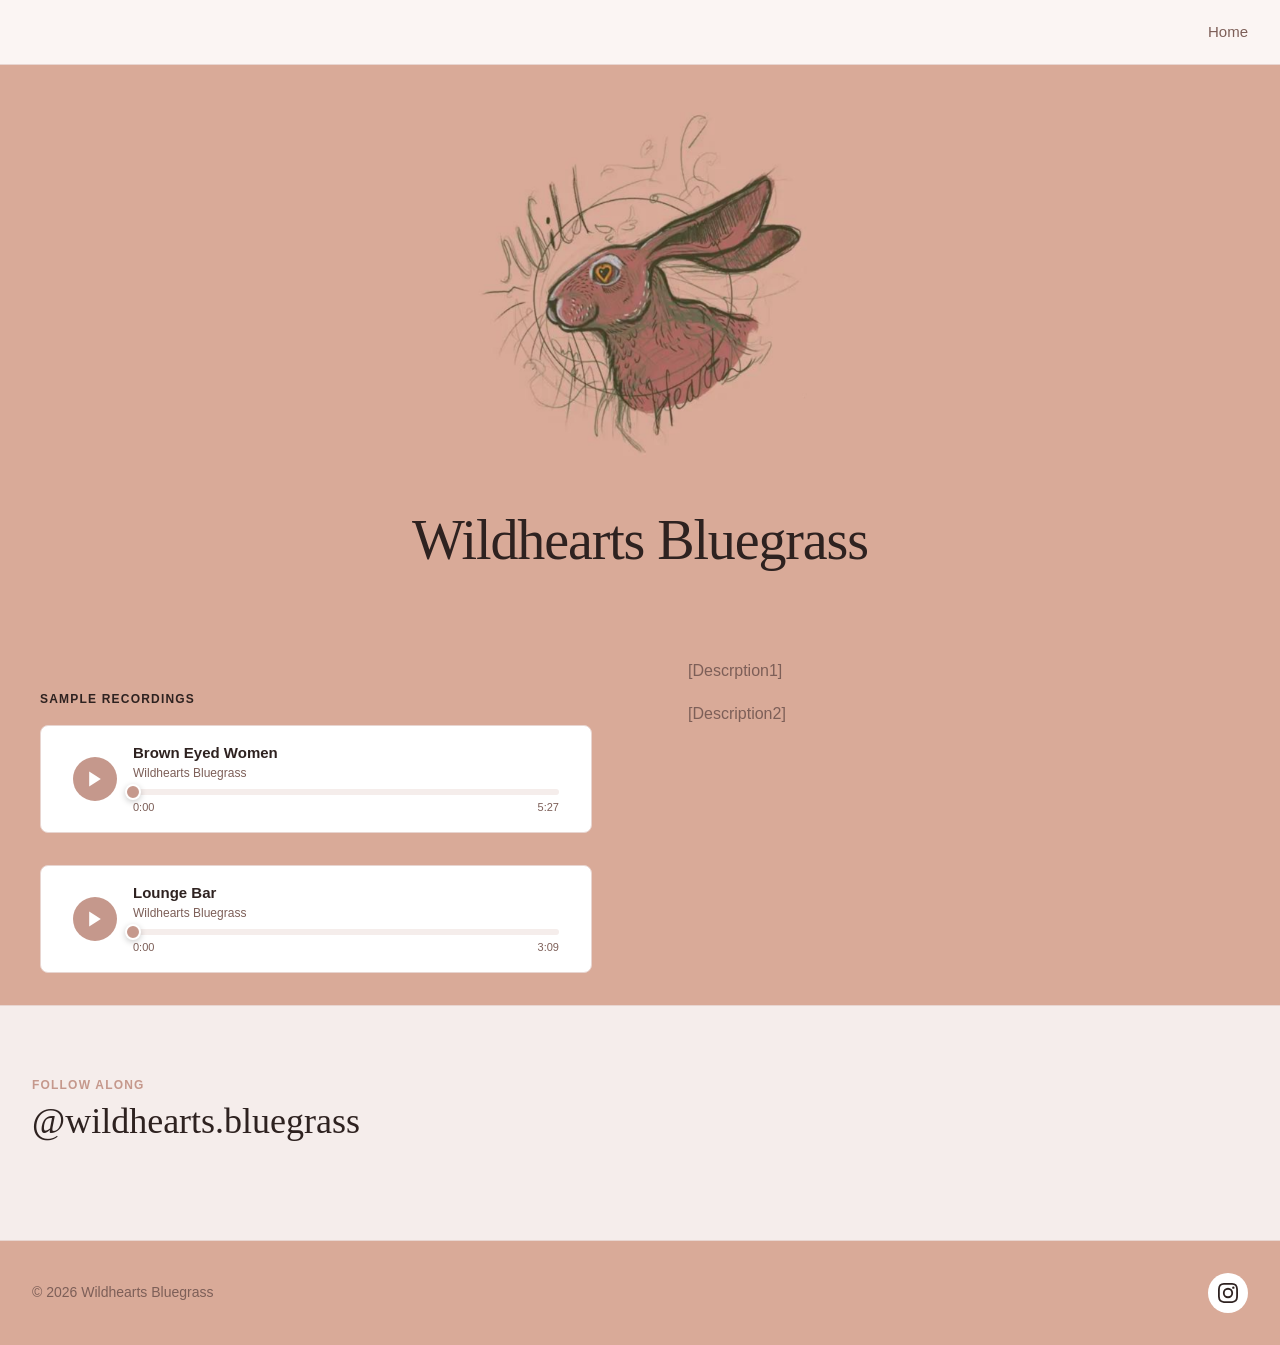
==== index.html @ 7ddd7dd7 "update" ====
<!DOCTYPE html>
<html lang="en">
<head>
    <meta charset="UTF-8">
    <meta name="viewport" content="width=device-width, initial-scale=1.0">
    <meta name="description" content="Wildhearts Bluegrass - traditional bluegrass and old-time string band">
    <title>Wildhearts Bluegrass</title>
    <link rel="stylesheet" href="tooplate-musician-style.css">
</head>
<body>
    <!-- Header -->
    <header class="header">
        <div class="container header-inner">
            <button class="nav-toggle" aria-label="Toggle navigation" aria-expanded="false">
                <span></span>
                <span></span>
                <span></span>
            </button>
            <nav class="nav" id="nav">
                <ul class="nav-list">
                    <li><a href="index.html" class="nav-link">Home</a></li>
                </ul>
            </nav>
        </div>
    </header>

    <!-- Hero Section -->
    <section class="hero" id="hero">
        <div class="container">
            <div class="hero-grid">
                <div class="hero-content">
                    <div class="hero-banner">
                        <img src="images-website/Widhearts-rabbit.png" alt="Wildhearts Bluegrass" class="hero-banner-image">
                        <h1 class="hero-description">Wildhearts Bluegrass</h1>
                    </div>

                    <div class="hero-two-column">
                        <!-- Left Column - Audio Tracks -->
                        <div class="hero-tracks">
                            <span class="section-label">Sample Recordings</span>

                            <!-- Track 1 -->
                            <div class="track-row">
                                <div class="audio-player" id="audioPlayer1">
                                    <button class="audio-play-btn" id="playBtn1" aria-label="Play">
                                        <svg class="icon-play" width="20" height="20" viewBox="0 0 24 24" fill="currentColor">
                                            <polygon points="5 3 19 12 5 21 5 3"/>
                                        </svg>
                                        <svg class="icon-pause" width="20" height="20" viewBox="0 0 24 24" fill="currentColor" style="display: none;">
                                            <rect x="6" y="4" width="4" height="16"/>
                                            <rect x="14" y="4" width="4" height="16"/>
                                        </svg>
                                    </button>
                                    <div class="audio-info">
                                        <div class="audio-track-row">
                                            <div class="audio-track-info">
                                                <span class="audio-title">Brown Eyed Women</span>
                                                <span class="audio-artist">Wildhearts Bluegrass</span>
                                            </div>
                                        </div>
                                        <div class="audio-progress-wrap">
                                            <div class="audio-progress-bar" id="progressBar1">
                                                <div class="audio-progress-bg"></div>
                                                <div class="audio-progress" id="progress1"></div>
                                                <div class="audio-progress-handle" id="progressHandle1"></div>
                                            </div>
                                            <div class="audio-time">
                                                <span id="currentTime1">0:00</span>
                                                <span id="duration1">0:00</span>
                                            </div>
                                        </div>
                                    </div>
                                    <audio id="audio1" preload="auto">
                                        <source src="audio/Brown Eyed Women-48 khz.mp3" type="audio/mp3">
                                    </audio>
                                </div>
                            </div>

                            <!-- Track 2 -->
                            <div class="track-row">
                                <div class="audio-player" id="audioPlayer2">
                                    <button class="audio-play-btn" id="playBtn2" aria-label="Play">
                                        <svg class="icon-play" width="20" height="20" viewBox="0 0 24 24" fill="currentColor">
                                            <polygon points="5 3 19 12 5 21 5 3"/>
                                        </svg>
                                        <svg class="icon-pause" width="20" height="20" viewBox="0 0 24 24" fill="currentColor" style="display: none;">
                                            <rect x="6" y="4" width="4" height="16"/>
                                            <rect x="14" y="4" width="4" height="16"/>
                                        </svg>
                                    </button>
                                    <div class="audio-info">
                                        <div class="audio-track-row">
                                            <div class="audio-track-info">
                                                <span class="audio-title">Lounge Bar</span>
                                                <span class="audio-artist">Wildhearts Bluegrass</span>
                                            </div>
                                        </div>
                                        <div class="audio-progress-wrap">
                                            <div class="audio-progress-bar" id="progressBar2">
                                                <div class="audio-progress-bg"></div>
                                                <div class="audio-progress" id="progress2"></div>
                                                <div class="audio-progress-handle" id="progressHandle2"></div>
                                            </div>
                                            <div class="audio-time">
                                                <span id="currentTime2">0:00</span>
                                                <span id="duration2">0:00</span>
                                            </div>
                                        </div>
                                    </div>
                                    <audio id="audio2" preload="auto">
                                        <source src="audio/Lounge Bar-44.1 khz.mp3" type="audio/mp3">
                                    </audio>
                                </div>
                            </div>
                        </div>

                        <!-- Right Column - About -->
                        <div class="hero-about">
                            <div class="about-inline">
                                <div class="about-inline-text">
                                    <p>[Descrption1]</p>
                                    <p>[Description2]</p>
                                </div>
                            </div>
                        </div>
                    </div>
                </div>
            </div>
        </div>
    </section>

    <!-- Instagram Feed Section -->
    <section class="instagram-feed" id="instagram">
        <div class="container">
            <span class="section-label">Follow Along</span>
            <h2>@wildhearts.bluegrass</h2>

            <behold-widget feed-id="3Ctj2VMP821rW0bkeCHN"></behold-widget>
            <script>
              (() => {
                const d=document,s=d.createElement("script");s.type="module";
                s.src="https://w.behold.so/widget.js";d.head.append(s);
              })();
            </script>
        </div>
    </section>

    <!-- Footer -->
    <footer class="footer">
        <div class="container footer-content">
            <p class="footer-copyright">© 2026 Wildhearts Bluegrass</p>
            <div class="social-links">
                <a href="https://www.instagram.com/wildhearts.bluegrass/" class="social-link" aria-label="Instagram" target="_blank" rel="noopener noreferrer">
                    <svg width="20" height="20" viewBox="0 0 24 24" fill="currentColor">
                        <path d="M12 2.163c3.204 0 3.584.012 4.85.07 3.252.148 4.771 1.691 4.919 4.919.058 1.265.069 1.645.069 4.849 0 3.205-.012 3.584-.069 4.849-.149 3.225-1.664 4.771-4.919 4.919-1.266.058-1.644.07-4.85.07-3.204 0-3.584-.012-4.849-.07-3.26-.149-4.771-1.699-4.919-4.92-.058-1.265-.07-1.644-.07-4.849 0-3.204.013-3.583.07-4.849.149-3.227 1.664-4.771 4.919-4.919 1.266-.057 1.645-.069 4.849-.069zM12 0C8.741 0 8.333.014 7.053.072 2.695.272.273 2.69.073 7.052.014 8.333 0 8.741 0 12c0 3.259.014 3.668.072 4.948.2 4.358 2.618 6.78 6.98 6.98C8.333 23.986 8.741 24 12 24c3.259 0 3.668-.014 4.948-.072 4.354-.2 6.782-2.618 6.979-6.98.059-1.28.073-1.689.073-4.948 0-3.259-.014-3.667-.072-4.947-.196-4.354-2.617-6.78-6.979-6.98C15.668.014 15.259 0 12 0zm0 5.838a6.162 6.162 0 1 0 0 12.324 6.162 6.162 0 0 0 0-12.324zM12 16a4 4 0 1 1 0-8 4 4 0 0 1 0 8zm6.406-11.845a1.44 1.44 0 1 0 0 2.881 1.44 1.44 0 0 0 0-2.881z"/>
                    </svg>
                </a>
            </div>
        </div>
    </footer>

    <script src="tooplate-musician-script.js"></script>
</body>
</html>
---- tooplate-musician-style.css ----
@charset "utf-8";
/* CSS Document 

Tooplate 2155 Modern Musician

https://www.tooplate.com/view/2155-modern-musician

*/
:root {
	/* Colors */
	--color-primary: #C5988C;
	--color-primary-light: #F7EEEC;
	--color-primary-dark: #9E7A70;
	--color-text: #2E2220;
	--color-text-light: #7D5F58;
	--color-bg: #D9AA98;
	--color-bg-alt: #F5EDEB;
	--color-white: #ffffff;
	--color-border: #E8D5D0;

	/* Typography */
	--font-main: -apple-system, BlinkMacSystemFont, "Segoe UI", Roboto, "Helvetica Neue", Arial, sans-serif;
	--font-heading: "Georgia", "Times New Roman", serif;

	/* Spacing */
	--space-xs: 0.5rem;
	--space-sm: 1rem;
	--space-md: 2rem;
	--space-lg: 4rem;
	--space-xl: 6rem;

	/* Layout */
	--max-width: 1400px;
	--border-radius: 8px;
}

/* ===========================================
           Reset & Base Styles
           =========================================== */
*,
*::before,
*::after {
	box-sizing: border-box;
	margin: 0;
	padding: 0;
}

html {
	scroll-behavior: smooth;
}

body {
	font-family: var(--font-main);
	font-size: 1rem;
	line-height: 1.7;
	color: var(--color-text);
	background-color: var(--color-bg);
}

img {
	max-width: 100%;
	height: auto;
	display: block;
}

a {
	color: var(--color-primary);
	text-decoration: none;
	transition: color 0.2s ease;
}

a:hover {
	color: var(--color-primary-dark);
}

/* ===========================================
           Typography
           =========================================== */
h1,
h2,
h3,
h4 {
	font-family: var(--font-heading);
	font-weight: 400;
	line-height: 1.3;
	color: var(--color-text);
}

h1 {
	font-size: clamp(2.5rem, 5vw, 3.5rem);
	letter-spacing: -0.02em;
}

h2 {
	font-size: clamp(1.75rem, 3vw, 2.25rem);
	margin-bottom: var(--space-md);
}

h3 {
	font-size: 1.25rem;
	margin-bottom: var(--space-sm);
}

p {
	margin-bottom: var(--space-sm);
}

/* ===========================================
           Layout Components
           =========================================== */
.container {
	width: 100%;
	max-width: var(--max-width);
	margin: 0 auto;
	padding: 0 var(--space-md);
}

section {
	padding: 0 var(--space-xs);
}

.section-label {
	font-family: var(--font-main);
	font-size: 0.75rem;
	font-weight: 600;
	letter-spacing: 0.1em;
	text-transform: uppercase;
	color: var(--color-primary);
	margin-bottom: var(--space-xs);
}

/* ===========================================
           Buttons
           =========================================== */
.btn {
	display: inline-block;
	padding: 0.875rem 1.75rem;
	font-family: var(--font-main);
	font-size: 0.9375rem;
	font-weight: 500;
	text-align: center;
	border: none;
	border-radius: var(--border-radius);
	cursor: pointer;
	transition: all 0.2s ease;
}

.btn-primary {
	background-color: var(--color-primary);
	color: var(--color-white);
}

.btn-primary:hover {
	background-color: var(--color-primary-dark);
	color: var(--color-white);
}

.btn-secondary {
	background-color: transparent;
	color: var(--color-text);
	border: 1px solid var(--color-border);
}

.btn-secondary:hover {
	background-color: var(--color-bg-alt);
	border-color: var(--color-text-light);
	color: var(--color-text);
}

.btn-group {
	display: flex;
	flex-wrap: wrap;
	gap: var(--space-sm);
}

/* ===========================================
           Header & Navigation
           =========================================== */
.header {
	position: fixed;
	top: 0;
	left: 0;
	right: 0;
	background-color: rgba(253, 249, 248, 0.95);
	backdrop-filter: blur(8px);
	z-index: 100;
	border-bottom: 1px solid var(--color-border);
}

.header-inner {
	display: flex;
	align-items: center;
	justify-content: flex-end;
	height: 4rem;
}

.logo {
	display: flex;
	flex-direction: column;
	align-items: center;
	gap: 2px;
	text-decoration: none;
}

.logo-image {
	height: 30px;
	width: auto;
	display: block;
}

.logo-title {
	height: 13px;
	width: auto;
	display: block;
}

.nav-list {
	display: flex;
	gap: var(--space-md);
	list-style: none;
}

.nav-link {
	font-size: 0.9375rem;
	color: var(--color-text-light);
}

.nav-link:hover {
	color: var(--color-text);
}

.nav-toggle {
	display: none;
	background: none;
	border: none;
	cursor: pointer;
	padding: var(--space-xs);
}

.nav-toggle span {
	display: block;
	width: 24px;
	height: 2px;
	background-color: var(--color-text);
	margin: 5px 0;
	transition: 0.2s;
}

/* ===========================================
           Hero Section
           =========================================== */
.hero {
	display: flex;
	align-items: center;
	padding-top: 7rem;
	padding-bottom: 0;
	background-color: #D9AA98;
}

.hero .section-label {
	color: var(--color-text);
}

.hero .hero-description {
	color: var(--color-text);
}

.hero-grid {
    display: flex;
    flex-direction: column;
    gap: var(--space-lg);
}

.hero-content {
    width: 100%;
    max-width: 100%;
}


.album-showcase {
    max-width: 320px;  /* Smaller size */
    width: 100%;
    align-self: flex-start;  /* Align to the left */
    margin-left: calc(-1 * var(--space-md));  /* Ensure it starts from the left */
}

.hero h1 {
	margin-bottom: var(--space-sm);
}

.hero-banner {
	display: flex;
	flex-direction: column;
	align-items: center;
	text-align: center;
	margin-bottom: var(--space-lg);
}

.hero-banner-image {
	height: clamp(200px, 30vw, 360px);
	width: auto;
	margin-bottom: var(--space-md);
}

.hero-banner-title {
	height: clamp(60px, 12vw, 140px);
	width: auto;
	margin-bottom: var(--space-md);
}

.hero-description {
	font-size: clamp(2.5rem, 5vw, 3.5rem);
	color: var(--color-text-light);
	margin-bottom: var(--space-md);
	max-width: 100%;
}

.album-cover {
    width: 400px;  /* Smaller artwork */
    height: 400px;
}

.album-cover img {
	width: 100%;
	height: 100%;
	object-fit: cover;
}

.album-reflection {
	position: absolute;
	inset: 0;
	background: linear-gradient(135deg,
			rgba(255, 255, 255, 0.2) 0%,
			rgba(255, 255, 255, 0) 50%);
	pointer-events: none;
}

.audio-visualizer {
	display: flex;
	align-items: flex-end;
	justify-content: center;
	gap: 4px;
	height: 40px;
	padding: var(--space-sm) var(--space-md);
	background-color: var(--color-white);
	border-radius: var(--border-radius);
	border: 1px solid var(--color-border);
}

.audio-visualizer .bar {
	width: 4px;
	background-color: var(--color-primary);
	border-radius: 2px;
	height: 8px;
	transition: height 0.1s ease;
}

.audio-visualizer.playing .bar {
	animation: visualizer 0.5s ease-in-out infinite alternate;
}

.audio-visualizer .bar:nth-child(1) {
	height: 12px;
	animation-delay: 0s;
}

.audio-visualizer .bar:nth-child(2) {
	height: 20px;
	animation-delay: 0.1s;
}

.audio-visualizer .bar:nth-child(3) {
	height: 16px;
	animation-delay: 0.15s;
}

.audio-visualizer .bar:nth-child(4) {
	height: 28px;
	animation-delay: 0.2s;
}

.audio-visualizer .bar:nth-child(5) {
	height: 24px;
	animation-delay: 0.05s;
}

.audio-visualizer .bar:nth-child(6) {
	height: 32px;
	animation-delay: 0.25s;
}

.audio-visualizer .bar:nth-child(7) {
	height: 28px;
	animation-delay: 0.1s;
}

.audio-visualizer .bar:nth-child(8) {
	height: 20px;
	animation-delay: 0.3s;
}

.audio-visualizer .bar:nth-child(9) {
	height: 24px;
	animation-delay: 0.15s;
}

.audio-visualizer .bar:nth-child(10) {
	height: 16px;
	animation-delay: 0.2s;
}

.audio-visualizer .bar:nth-child(11) {
	height: 20px;
	animation-delay: 0.05s;
}

.audio-visualizer .bar:nth-child(12) {
	height: 12px;
	animation-delay: 0.25s;
}

@keyframes visualizer {
	0% {
		transform: scaleY(0.3);
	}

	100% {
		transform: scaleY(1);
	}
}

.album-info-card {
	text-align: center;
}

.album-badge {
	display: inline-block;
	padding: 4px 12px;
	font-size: 0.6875rem;
	font-weight: 600;
	letter-spacing: 0.05em;
	text-transform: uppercase;
	color: var(--color-primary);
	background-color: var(--color-primary-light);
	border-radius: 20px;
	margin-bottom: var(--space-xs);
}

.album-info-card h3 {
	font-family: var(--font-heading);
	font-size: 1.25rem;
	margin-bottom: 4px;
}

.album-info-card p {
	font-size: 0.875rem;
	color: var(--color-text-light);
	margin-bottom: 0;
}

@media (min-width: 900px) {
	.hero-grid {
		grid-template-columns: 1fr 1fr;
		gap: var(--space-xl);
	}

	.album-cover {
		width: 200px;
		height: 200px;
	}
}

/* Track Row Layout */
.track-row {
    display: flex;
    align-items: center;
    gap: var(--space-sm);
    margin-bottom: var(--space-md);
}

/* Adjust audio player for new layout */
.track-row .audio-player {
    flex: 1;
    max-width: 500px;
    margin-bottom: 0;
}

/* Album Artwork */
.album-artwork {
    width: 100px;
    height: 100px;
    border-radius: var(--border-radius);
    overflow: hidden;
    flex-shrink: 0;
    box-shadow: 0 4px 12px rgba(0, 0, 0, 0.15);
}

.album-artwork img {
    width: 100%;
    height: 100%;
    object-fit: cover;
}

/* Remove old hero visual */
.hero-visual {
    display: none;
}

/* Adjust section label spacing */
.hero-content .section-label {
    display: block;
    margin-top: var(--space-md);
    margin-bottom: var(--space-sm);
	max-width: 100%;
}

/* Responsive adjustments */
@media (max-width: 640px) {
    .track-row {
        flex-direction: column;
        align-items: flex-start;
    }
    
    .track-row .audio-player {
        max-width: 100%;
        width: 100%;
    }
    
    .album-artwork {
        width: 80px;
        height: 80px;
    }
}

/* ===========================================
           Audio Player
           =========================================== */
.audio-player {
	display: flex;
	align-items: center;
	gap: 1rem;
	padding: 1rem 2rem;
	background-color: var(--color-white);
	border: 1px solid var(--color-border);
	border-radius: var(--border-radius);
	margin-bottom: var(--space-md);
	max-width: 2000px;
	min-height: 100px;
	user-select: none;
}

.audio-play-btn {
	width: 44px;
	height: 44px;
	min-width: 44px;
	display: flex;
	align-items: center;
	justify-content: center;
	background-color: var(--color-primary);
	color: var(--color-white);
	border: none;
	border-radius: 50%;
	cursor: pointer;
	transition: background-color 0.2s ease, transform 0.1s ease;
}

.audio-play-btn:hover {
	background-color: var(--color-primary-dark);
}

.audio-play-btn:active {
	transform: scale(0.95);
}

.audio-info {
	flex: 1;
	min-width: 0;
}

.audio-track-row {
	display: flex;
	align-items: flex-start;
	justify-content: space-between;
	gap: var(--space-sm);
	margin-bottom: 8px;
}

.audio-track-info {
	display: flex;
	flex-direction: column;
}

.audio-title {
	font-size: 0.9375rem;
	font-weight: 600;
	color: var(--color-text);
	white-space: normal;
	line-height: 1.4; 
}

.audio-artist {
	font-size: 0.75rem;
	color: var(--color-text-light);
}

.audio-progress-wrap {
	display: flex;
	flex-direction: column;
	gap: 6px;
}

.audio-progress-bar {
	position: relative;
	height: 6px;
	cursor: pointer;
	padding: 8px 0;
	margin: -8px 0;
}

.audio-progress-bg {
	position: absolute;
	top: 50%;
	left: 0;
	right: 0;
	height: 6px;
	transform: translateY(-50%);
	background-color: var(--color-bg-alt);
	border-radius: 3px;
}

.audio-progress {
	position: absolute;
	top: 50%;
	left: 0;
	height: 6px;
	width: 0%;
	transform: translateY(-50%);
	background-color: var(--color-primary);
	border-radius: 3px;
	pointer-events: none;
}

.audio-progress-handle {
	position: absolute;
	top: 50%;
	left: 0%;
	width: 16px;
	height: 16px;
	background-color: var(--color-primary);
	border: 2px solid var(--color-white);
	border-radius: 50%;
	transform: translate(-50%, -50%);
	box-shadow: 0 2px 6px rgba(0, 0, 0, 0.2);
	cursor: grab;
	transition: transform 0.1s ease;
}

.audio-progress-handle:hover,
.audio-progress-handle.dragging {
	transform: translate(-50%, -50%) scale(1.2);
}

.audio-progress-handle.dragging {
	cursor: grabbing;
}

.audio-time {
	display: flex;
	justify-content: space-between;
	font-size: 0.6875rem;
	color: var(--color-text-light);
	font-variant-numeric: tabular-nums;
}

/* Volume Control */
.volume-control {
	display: none;
	align-items: center;
	gap: 6px;
}

.volume-icon {
	color: var(--color-text-light);
	flex-shrink: 0;
}

.volume-slider {
	-webkit-appearance: none;
	appearance: none;
	width: 50px;
	height: 3px;
	background: var(--color-bg-alt);
	border-radius: 2px;
	outline: none;
	cursor: pointer;
}

.volume-slider::-webkit-slider-thumb {
	-webkit-appearance: none;
	appearance: none;
	width: 10px;
	height: 10px;
	background: var(--color-primary);
	border-radius: 50%;
	cursor: pointer;
	transition: transform 0.1s ease;
}

.volume-slider::-webkit-slider-thumb:hover {
	transform: scale(1.2);
}

.volume-slider::-moz-range-thumb {
	width: 10px;
	height: 10px;
	background: var(--color-primary);
	border: none;
	border-radius: 50%;
	cursor: pointer;
}

@media (min-width: 400px) {
	.volume-control {
		display: flex;
	}
}

.contact-details {
    display: flex;
    flex-direction: row;  /* Change from column to row */
    gap: var(--space-md);
    margin-top: var(--space-md);
    flex-wrap: wrap;  /* Allow wrapping on smaller screens */
}

.contact-item {
    display: flex;
    align-items: center;  /* Change from flex-start to center */
    gap: var(--space-sm);
    padding: var(--space-md);
    background-color: var(--color-white);
    border: 1px solid var(--color-border);
    border-radius: var(--border-radius);
    flex: 1;  /* Make items equal width */
    min-width: 250px;  /* Prevent them from getting too narrow */
}

.contact-item svg {
    color: var(--color-primary);
    flex-shrink: 0;
    margin-top: 0;  /* Remove the margin-top */
}

.contact-item.github {
    flex: 0 0 60%;
}

/* ===========================================
           About Section
           =========================================== */
.about {
	background-color: var(--color-bg-alt);
	padding-bottom: var(--space-sm);
}


.about-grid {
	display: grid;
	grid-template-columns: 1fr;
	gap: var(--space-lg);
	align-items: center;
}

.about-image {
	aspect-ratio: 4 / 5;
	background-color: var(--color-border);
	border-radius: var(--border-radius);
	overflow: hidden;
	max-width: 280px;
}

.about-image img {
	width: 100%;
	height: 100%;
	object-fit: cover;
}

@media (min-width: 768px) {
	.about-image {
		max-width: none;
	}
}

.about-text p {
	color: var(--color-text-light);
	font-size: 1.0625rem;
}

.about-text p:last-child {
	margin-bottom: 0;
}

.about-text p.about-note {
	font-size: 0.875rem;
	color: var(--color-text-light);
	margin-top: var(--space-md);
	padding: var(--space-sm);
	background-color: var(--color-bg);
	border: 1px solid var(--color-border);
	border-radius: var(--border-radius);
	max-width: 100%;
}

/* About Inline Section
*/

/* About Inline Section */
.about-inline {
    margin: var(--space-md) 0;
    padding: var(--space-md) 0;
    border-top: 1px solid var(--color-border);
    border-bottom: 1px solid var(--color-border);
}

.about-inline-grid {
    display: grid;
    grid-template-columns: 1fr;
    gap: var(--space-md);
    align-items: start;
}

.about-inline-image {
    width: 100%;
	max-width: 500px;
    height: auto;
    border-radius: var(--border-radius);
    overflow: hidden;
    box-shadow: 0 4px 12px rgba(0, 0, 0, 0.1);
}

.about-inline-image img {
    width: 100%;
    height: 100%;
    object-fit: cover;
}

.about-inline-text {
    max-width: 100%;  /* Allow full width */
}

.about-inline-text h2 {
    font-size: 1.5rem;
    margin-bottom: var(--space-sm);
}

.about-inline-text p {
    color: var(--color-text-light);
    font-size: 1rem;
    margin-bottom: var(--space-sm);
}

/* Desktop layout - image on left, text on right */
@media (min-width: 768px) {
    .about-inline-grid {
        grid-template-columns: 200px 1fr;
        gap: var(--space-lg);
    }
}


/* Two column
*/

/* Hero two-column layout */
.hero-header {
    margin-bottom: var(--space-lg);
}

.hero-two-column {
    display: grid;
    grid-template-columns: 1fr;
    gap: var(--space-xl);
}

.hero-tracks {
    width: 100%;
}

.hero-about {
    width: 100%;
}

/* Desktop layout - side by side */
@media (min-width: 1024px) {
    .hero-two-column {
        grid-template-columns: 1fr 1fr;
        gap: var(--space-xl);
    }
}

/* Adjust about inline for this layout */
.hero-about .about-inline {
    border: none;
    padding: 0;
    margin: 0;
}

.hero-about .about-inline-grid {
    grid-template-columns: 1fr;
}

.hero-about .about-inline-image {
    width: 100%;
    max-width: 500px;
    height: auto;
    aspect-ratio: auto;
	margin: 0 auto;
}

/* Make audio players use full width */
.hero-tracks .audio-player {
    max-width: 100%;
}

.hero-tracks .track-row {
    max-width: 100%;
}

.notation-grid {
    display: grid;
    grid-template-columns: 1fr;
    gap: var(--space-md);
    margin-top: var(--space-md);
}

.notation-category {
    padding: var(--space-md);
    background-color: var(--color-white);
    border: 1px solid var(--color-border);
    border-radius: var(--border-radius);
}

.notation-category h3 {
    color: var(--color-primary);
    margin-bottom: var(--space-sm);
}

.notation-list {
    list-style: none;
    display: flex;
    flex-direction: column;
    gap: var(--space-xs);
}

.notation-list li {
    display: flex;
    justify-content: space-between;
    align-items: center;
    padding: var(--space-xs) 0;
    border-bottom: 1px solid var(--color-bg-alt);
}

.notation-list li:last-child {
    border-bottom: none;
}

@media (min-width: 768px) {
    .notation-grid {
        grid-template-columns: repeat(2, 1fr);
    }
}

/* Gallery Grid */
.gallery-grid {
    display: grid;
    grid-template-columns: repeat(auto-fill, minmax(250px, 1fr));
    gap: var(--space-md);
    margin-top: var(--space-md);
}

.gallery-item {
    position: relative;
    overflow: hidden;
    border-radius: var(--border-radius);
    cursor: pointer;
    aspect-ratio: 4/3;
    background-color: var(--color-border);
    transition: transform 0.2s ease, box-shadow 0.2s ease;
}

.gallery-item:hover {
    transform: scale(1.05);
    box-shadow: 0 8px 24px rgba(0, 0, 0, 0.15);
}

.gallery-item img {
    width: 100%;
    height: 100%;
    object-fit: cover;
}

/* Lightbox */
.lightbox {
    display: none;
    position: fixed;
    z-index: 1000;
    top: 0;
    left: 0;
    width: 100%;
    height: 100%;
    background-color: rgba(0, 0, 0, 0.95);
    justify-content: center;
    align-items: center;
    flex-direction: column;
}

.lightbox-content {
    max-width: 90%;
    max-height: 80vh;
    object-fit: contain;
    border-radius: var(--border-radius);
}

.lightbox-close {
    position: absolute;
    top: 20px;
    right: 40px;
    color: white;
    font-size: 40px;
    font-weight: bold;
    cursor: pointer;
    transition: color 0.2s;
}

.lightbox-close:hover {
    color: var(--color-primary);
}

.lightbox-prev,
.lightbox-next {
    position: absolute;
    top: 50%;
    transform: translateY(-50%);
    color: white;
    font-size: 40px;
    font-weight: bold;
    padding: 20px;
    cursor: pointer;
    user-select: none;
    transition: color 0.2s;
}

.lightbox-prev:hover,
.lightbox-next:hover {
    color: var(--color-primary);
}

.lightbox-prev {
    left: 20px;
}

.lightbox-next {
    right: 20px;
}

.lightbox-caption {
    color: white;
    text-align: center;
    padding: 20px;
    font-size: 1rem;
}


/* ===========================================
           Services Section
           =========================================== */
.services-grid {
	display: grid;
	grid-template-columns: 1fr;
	gap: var(--space-md);
}

.service-card {
	padding: var(--space-md);
	background-color: var(--color-white);
	border: 1px solid var(--color-border);
	border-radius: var(--border-radius);
	transition: border-color 0.2s ease;
}

.service-card:hover {
	border-color: var(--color-primary);
}

.service-icon {
	width: 64px;
	height: 64px;
	display: flex;
	align-items: center;
	justify-content: center;
	background-color: var(--color-primary-light);
	border-radius: var(--border-radius);
	margin-bottom: var(--space-sm);
	color: var(--color-primary);
}

.service-icon svg {
	width: 32px;
	height: 32px;
}

.service-card p {
	color: var(--color-text-light);
	margin-bottom: var(--space-sm);
}

.btn-small {
	display: inline-block;
	padding: 0.5rem 1rem;
	font-size: 0.8125rem;
	font-weight: 500;
	color: var(--color-primary);
	background-color: transparent;
	border: 1px solid var(--color-primary);
	border-radius: var(--border-radius);
	transition: all 0.2s ease;
}

.btn-small:hover {
	background-color: var(--color-primary);
	color: var(--color-white);
}

/* ===========================================
           Featured Work Section
           =========================================== */
.work {
	background-color: var(--color-bg-alt);
}

.work-grid {
	display: grid;
	grid-template-columns: 1fr;
	gap: var(--space-md);
}

.work-card {
	background-color: var(--color-white);
	border-radius: var(--border-radius);
	overflow: hidden;
	border: 1px solid var(--color-border);
	transition: transform 0.2s ease, box-shadow 0.2s ease;
}

.work-card:hover {
	transform: translateY(-4px);
	box-shadow: 0 12px 32px rgba(0, 0, 0, 0.08);
}

.work-image {
	aspect-ratio: 16 / 10;
	background-color: var(--color-border);
	overflow: hidden;
}

.work-image img {
	width: 100%;
	height: 100%;
	object-fit: cover;
}

.work-info {
	padding: var(--space-sm) var(--space-md) var(--space-md);
}

.work-category {
	font-size: 0.75rem;
	font-weight: 600;
	letter-spacing: 0.05em;
	text-transform: uppercase;
	color: var(--color-primary);
	margin-bottom: var(--space-xs);
}

.work-info h3 {
	margin-bottom: var(--space-xs);
}

.work-info p {
	color: var(--color-text-light);
	font-size: 0.9375rem;
	margin-bottom: 0;
}

/* ===========================================
           Testimonials Section
           =========================================== */
.testimonials-grid {
	display: grid;
	grid-template-columns: 1fr;
	gap: var(--space-md);
}

.testimonial-card {
	display: grid;
	grid-template-columns: 120px 1fr;
	gap: var(--space-md);
	padding: var(--space-md);
	background-color: var(--color-white);
	border: 1px solid var(--color-border);
	border-radius: var(--border-radius);
	align-items: center;
}

.testimonial-author {
	display: flex;
	flex-direction: column;
	align-items: center;
	text-align: center;
	gap: 2px;
	width: 120px;
}

.testimonial-avatar {
	width: 60px;
	height: 60px;
	background-color: var(--color-primary-light);
	border-radius: 50%;
	overflow: hidden;
	flex-shrink: 0;
	margin-bottom: 6px;
}

.testimonial-name {
	font-weight: 600;
	color: var(--color-text);
	font-size: 0.9375rem;
	margin: 0;
}

.testimonial-role {
	font-size: 0.6875rem;
	color: var(--color-text-light);
	margin: 0;
}

.testimonial-text {
	font-family: var(--font-heading);
	font-size: 0.9375rem;
	font-style: italic;
	color: var(--color-text);
	margin-bottom: 0;
	line-height: 1.5;
}

.testimonial-avatar img {
	width: 100%;
	height: 100%;
	object-fit: cover;
}

.testimonial-name {
	font-weight: 600;
	color: var(--color-text);
}

.testimonial-role {
	font-size: 0.8rem;
	color: var(--color-text-light);
}

/* ===========================================
           Contact Section
           =========================================== */
.contact {
	background-color: var(--color-primary-light);
	padding: var(--space-xl) 0;
}

.contact-grid {
	display: grid;
	grid-template-columns: 1fr;
	gap: var(--space-md);
	align-items: center;
}

.contact-info h2 {
	margin-bottom: var(--space-xs);
}

.contact-info p {
	color: var(--color-text-light);
	margin-bottom: var(--space-sm);
}

.contact-form {
	display: flex;
	flex-direction: column;
	gap: var(--space-sm);
}

.form-row {
	display: grid;
	grid-template-columns: 1fr;
	gap: var(--space-sm);
}

.form-input {
	padding: 0.75rem 1rem;
	font-family: var(--font-main);
	font-size: 0.9375rem;
	border: 1px solid var(--color-border);
	border-radius: var(--border-radius);
	background-color: var(--color-white);
	transition: border-color 0.2s ease;
}

.form-input:focus {
	outline: none;
	border-color: var(--color-primary);
}

.form-textarea {
	resize: vertical;
	min-height: 80px;
}

.contact-form .btn {
	align-self: flex-start;
}

.social-links {
	display: flex;
	gap: var(--space-xs);
}

.social-link {
	width: 40px;
	height: 40px;
	display: flex;
	align-items: center;
	justify-content: center;
	background-color: var(--color-white);
	border-radius: 50%;
	color: var(--color-text);
	transition: background-color 0.2s ease, color 0.2s ease;
}

.social-link:hover {
	background-color: var(--color-primary);
	color: var(--color-white);
}

@media (min-width: 640px) {
	.form-row {
		grid-template-columns: 1fr 1fr;
	}
}

@media (min-width: 768px) {
	.contact-grid {
		grid-template-columns: 1fr 1.5fr;
		gap: var(--space-lg);
	}
}

/* ===========================================
           Newsletter Section
           =========================================== */
.newsletter {
	background-color: var(--color-bg);
	padding: var(--space-lg) 0;
	border-top: 1px solid var(--color-border);
}

.newsletter-grid {
	display: grid;
	grid-template-columns: 1fr;
	gap: var(--space-md);
	align-items: center;
}

.newsletter-content {
	text-align: center;
}

.newsletter-content h3 {
	font-size: clamp(1.75rem, 3vw, 2.25rem);
	margin-bottom: var(--space-xs);
}

.newsletter-content p {
	color: var(--color-text-light);
	font-size: 0.9375rem;
	margin-bottom: var(--space-md);
}

.newsletter-form {
	display: flex;
	flex-direction: column;
	gap: var(--space-sm);
	max-width: 360px;
	margin: 0 auto;
}

.newsletter-map {
	height: 200px;
	border-radius: var(--border-radius);
	overflow: hidden;
	background-color: var(--color-bg-alt);
}

@media (min-width: 480px) {
	.newsletter-form {
		flex-direction: row;
		max-width: 400px;
	}

	.newsletter-form .form-input {
		flex: 1;
	}

	.newsletter-form .btn {
		flex-shrink: 0;
	}
}

@media (min-width: 768px) {
	.newsletter-grid {
		grid-template-columns: 1fr 2fr;
		gap: var(--space-lg);
	}

	.newsletter-map {
		height: 100%;
		min-height: 180px;
	}
}

/* ===========================================
           Instagram Feed Section
           =========================================== */
.instagram-feed {
	background-color: var(--color-bg-alt);
	padding: var(--space-lg) 0;
	border-top: 1px solid var(--color-border);
}

.instagram-feed h2 {
	margin-bottom: var(--space-md);
}

.instagram-grid {
	display: grid;
	grid-template-columns: repeat(3, 1fr);
	gap: var(--space-sm);
	margin-bottom: var(--space-md);
}

.instagram-post-placeholder {
	aspect-ratio: 1;
	background-color: var(--color-primary-light);
	border-radius: var(--border-radius);
	border: 1px solid var(--color-border);
	transition: background-color 0.2s ease;
}

.instagram-post-placeholder:hover {
	background-color: var(--color-border);
}

.instagram-cta {
	display: inline-block;
}

@media (min-width: 640px) {
	.instagram-grid {
		grid-template-columns: repeat(6, 1fr);
	}
}

/* ===========================================
           Footer
           =========================================== */
.footer {
	padding: var(--space-md) 0;
	background-color: var(--color-bg);
	border-top: 1px solid var(--color-border);
}

.footer-content {
	display: flex;
	align-items: center;
	justify-content: space-between;
	flex-wrap: wrap;
	gap: var(--space-sm);
}

.footer-copyright {
	font-size: 0.875rem;
	color: var(--color-text-light);
	margin: 0;
}

.footer-credit {
	font-size: 0.875rem;
	color: var(--color-text-light);
}

.footer-credit:hover {
	color: var(--color-primary);
}

/* ===========================================
           Responsive Design
           =========================================== */
@media (min-width: 640px) {
	.services-grid {
		grid-template-columns: repeat(2, 1fr);
	}

	.work-grid {
		grid-template-columns: repeat(2, 1fr);
	}
}

@media (min-width: 768px) {
	.about-grid {
		grid-template-columns: 1fr 1.5fr;
	}

	.services-grid {
		grid-template-columns: repeat(3, 1fr);
	}

	.work-grid {
		grid-template-columns: repeat(3, 1fr);
	}
	.testimonials-grid {
		grid-template-columns: repeat(2, 1fr);
	}
}

@media (max-width: 767px) {
	.nav {
		position: fixed;
		top: 4rem;
		left: 0;
		right: 0;
		background-color: #FDF9F8;
		border-bottom: 1px solid var(--color-border);
		padding: var(--space-md);
		transform: translateY(-100%);
		opacity: 0;
		visibility: hidden;
		transition: all 0.3s ease;
		overflow-y: auto;
		max-height: calc(100vh - 4rem);
		max-height: calc(100dvh - 4rem);
	}

	.nav.active {
		transform: translateY(0);
		opacity: 1;
		visibility: visible;
	}

	.nav-list {
		flex-direction: column;
		gap: var(--space-sm);
	}

	.nav-toggle {
		display: block;
	}
}
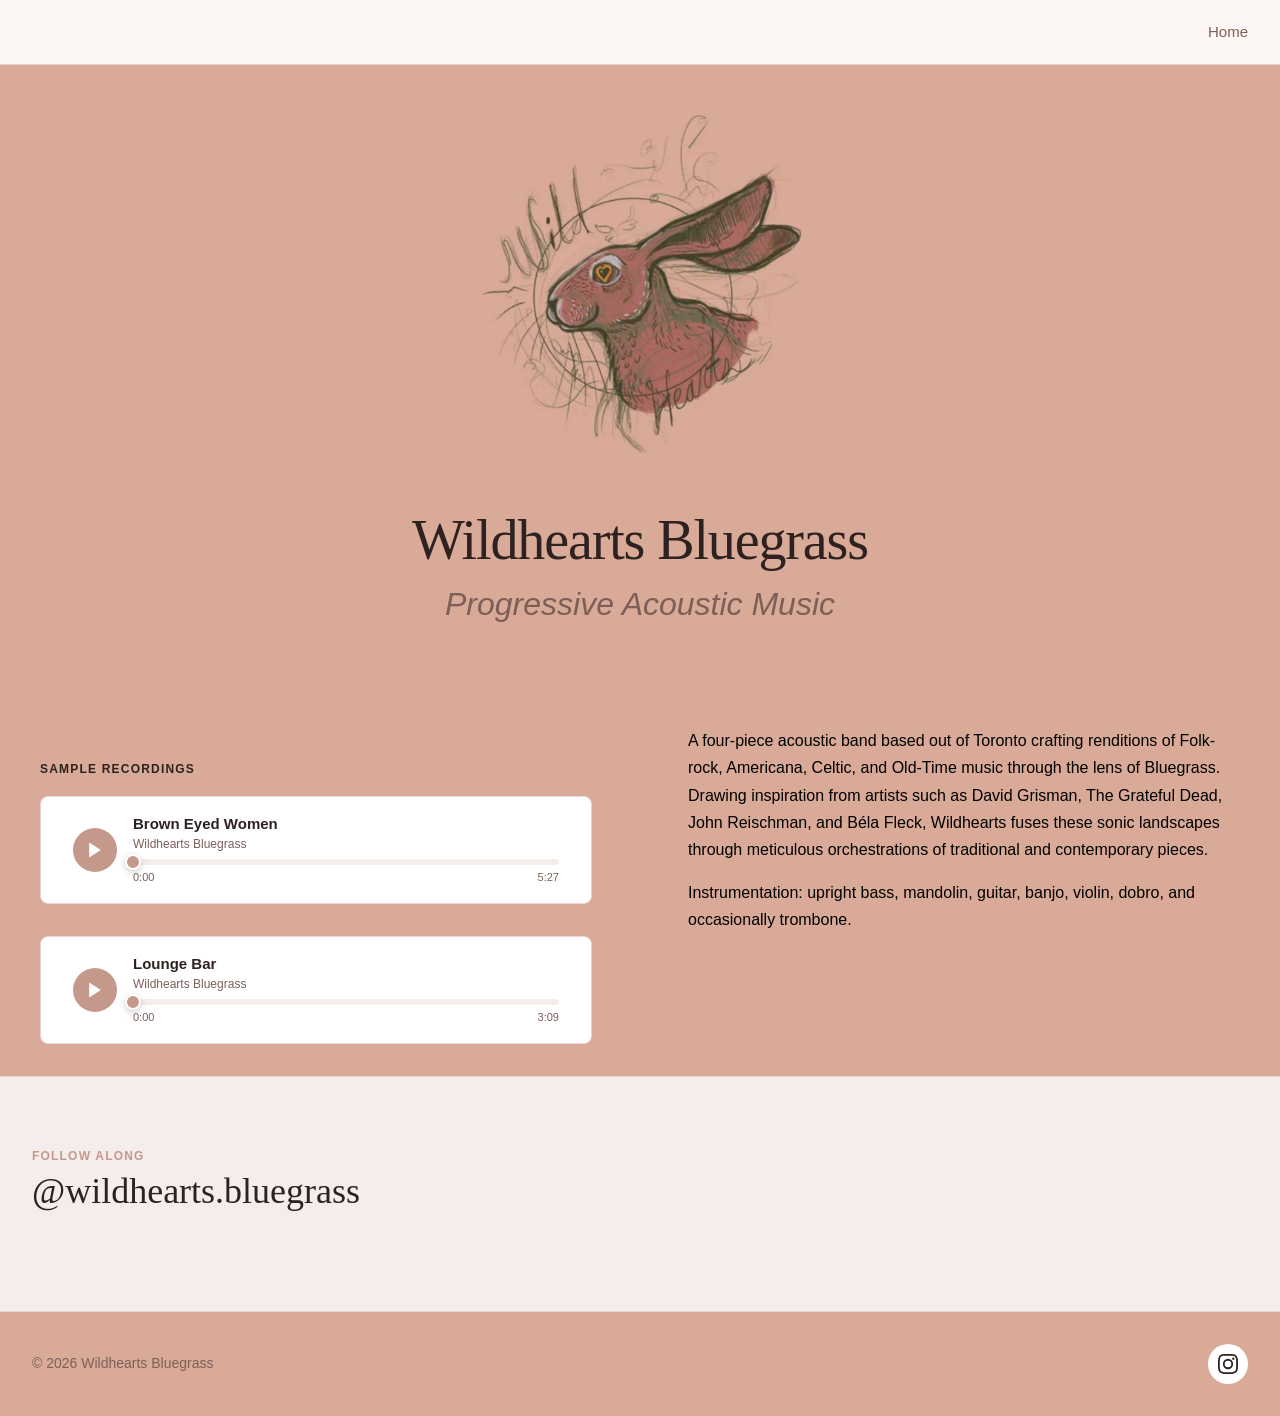
==== commit 628395b6: "update" ====
--- a/index.html
+++ b/index.html
@@ -32,6 +32,7 @@
                     <div class="hero-banner">
                         <img src="images-website/Widhearts-rabbit.png" alt="Wildhearts Bluegrass" class="hero-banner-image">
                         <h1 class="hero-description">Wildhearts Bluegrass</h1>
+                        <p class="hero-subheading">Progressive Acoustic Music</p>
                     </div>
 
                     <div class="hero-two-column">
@@ -118,8 +119,8 @@
                         <div class="hero-about">
                             <div class="about-inline">
                                 <div class="about-inline-text">
-                                    <p>[Descrption1]</p>
-                                    <p>[Description2]</p>
+                                    <p>A four-piece acoustic band based out of Toronto crafting renditions of Folk-rock, Americana, Celtic, and Old-Time music through the lens of Bluegrass. Drawing inspiration from artists such as David Grisman, The Grateful Dead, John Reischman, and Béla Fleck, Wildhearts fuses these sonic landscapes through meticulous orchestrations of traditional and contemporary pieces.</p>
+                                    <p>Instrumentation: upright bass, mandolin, guitar, banjo, violin, dobro, and occasionally trombone.</p>
                                 </div>
                             </div>
                         </div>
--- a/tooplate-musician-style.css
+++ b/tooplate-musician-style.css
@@ -313,6 +313,14 @@
 	color: var(--color-text-light);
 	margin-bottom: var(--space-md);
 	max-width: 100%;
+}
+
+.hero-subheading {
+	font-size: clamp(1.25rem, 3vw, 2rem);
+	font-style: italic;
+	color: var(--color-text-light);
+	margin-top: calc(var(--space-md) * -0.5);
+	margin-bottom: var(--space-md);
 }
 
 .album-cover {
@@ -854,7 +862,7 @@
 }
 
 .about-inline-text p {
-    color: var(--color-text-light);
+    color: #000000;
     font-size: 1rem;
     margin-bottom: var(--space-sm);
 }
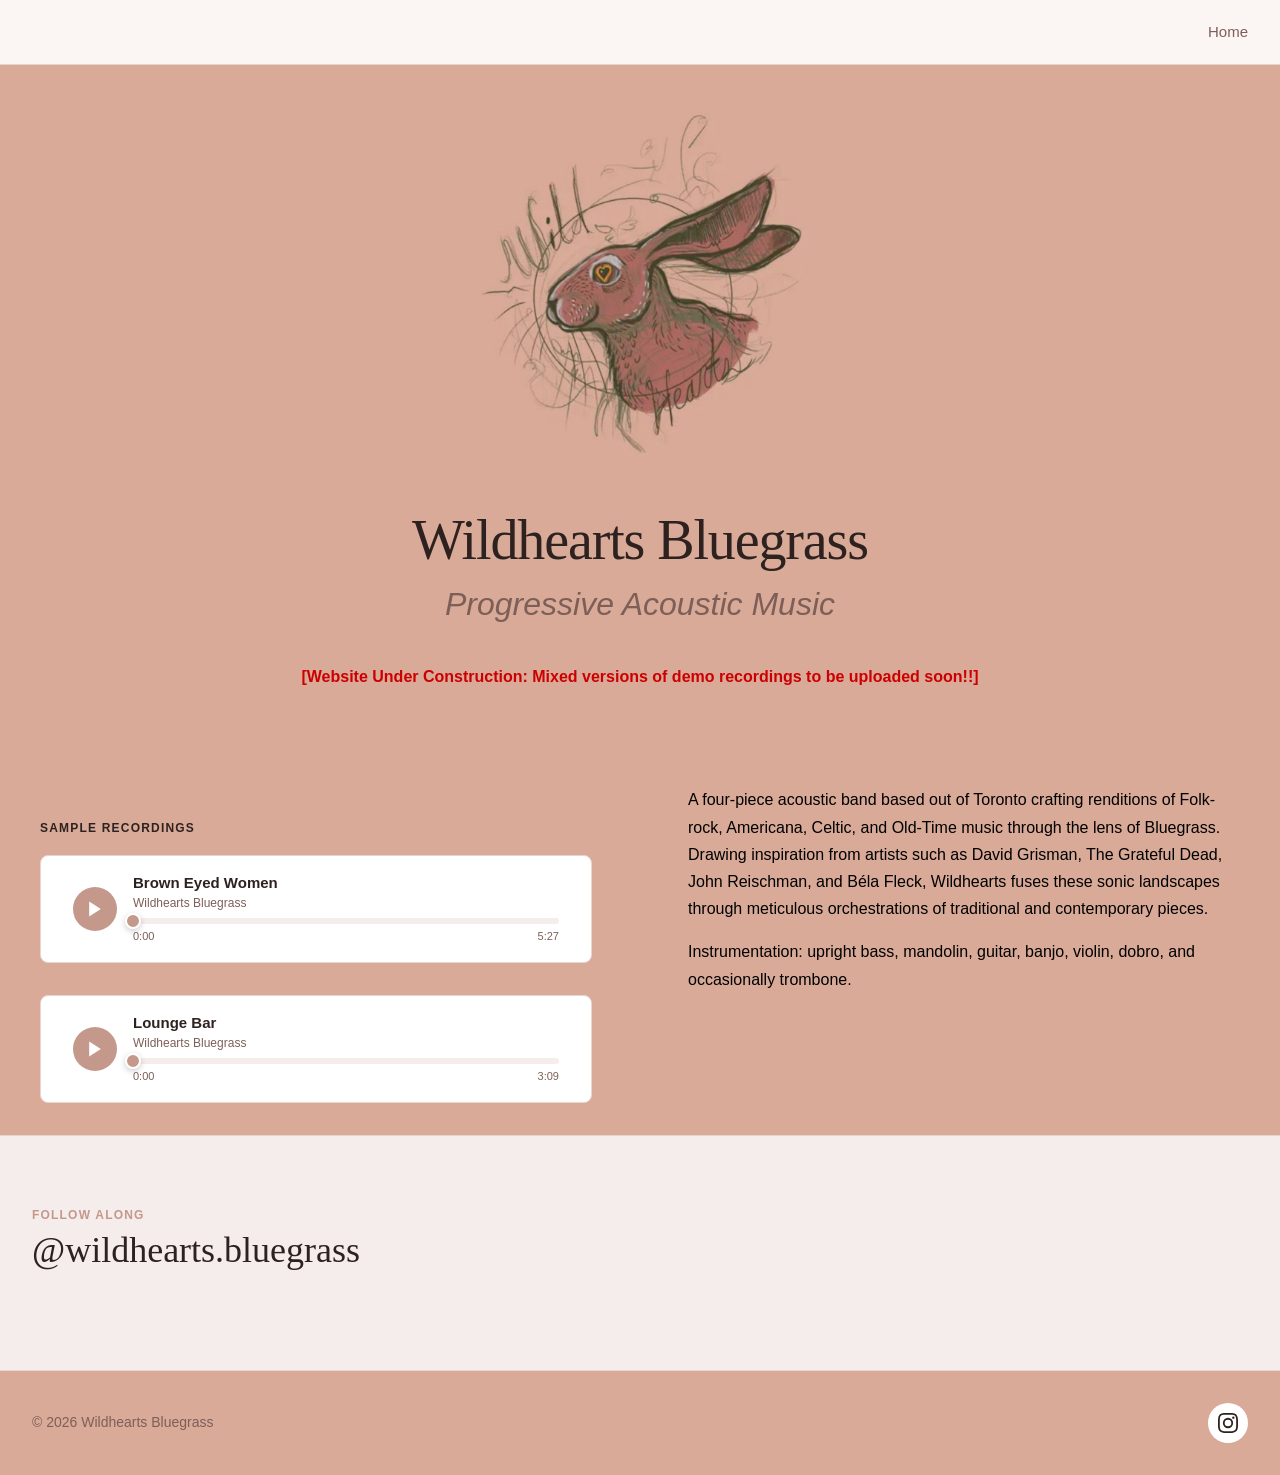
==== commit f3eb4871: "update" ====
--- a/index.html
+++ b/index.html
@@ -33,6 +33,7 @@
                         <img src="images-website/Widhearts-rabbit.png" alt="Wildhearts Bluegrass" class="hero-banner-image">
                         <h1 class="hero-description">Wildhearts Bluegrass</h1>
                         <p class="hero-subheading">Progressive Acoustic Music</p>
+                        <p class="hero-construction">[Website Under Construction: Mixed versions of demo recordings to be uploaded soon!!]</p>
                     </div>
 
                     <div class="hero-two-column">
--- a/tooplate-musician-style.css
+++ b/tooplate-musician-style.css
@@ -313,6 +313,13 @@
 	color: var(--color-text-light);
 	margin-bottom: var(--space-md);
 	max-width: 100%;
+}
+
+.hero-construction {
+	font-size: 1rem;
+	font-weight: bold;
+	color: #cc0000;
+	margin-bottom: var(--space-md);
 }
 
 .hero-subheading {
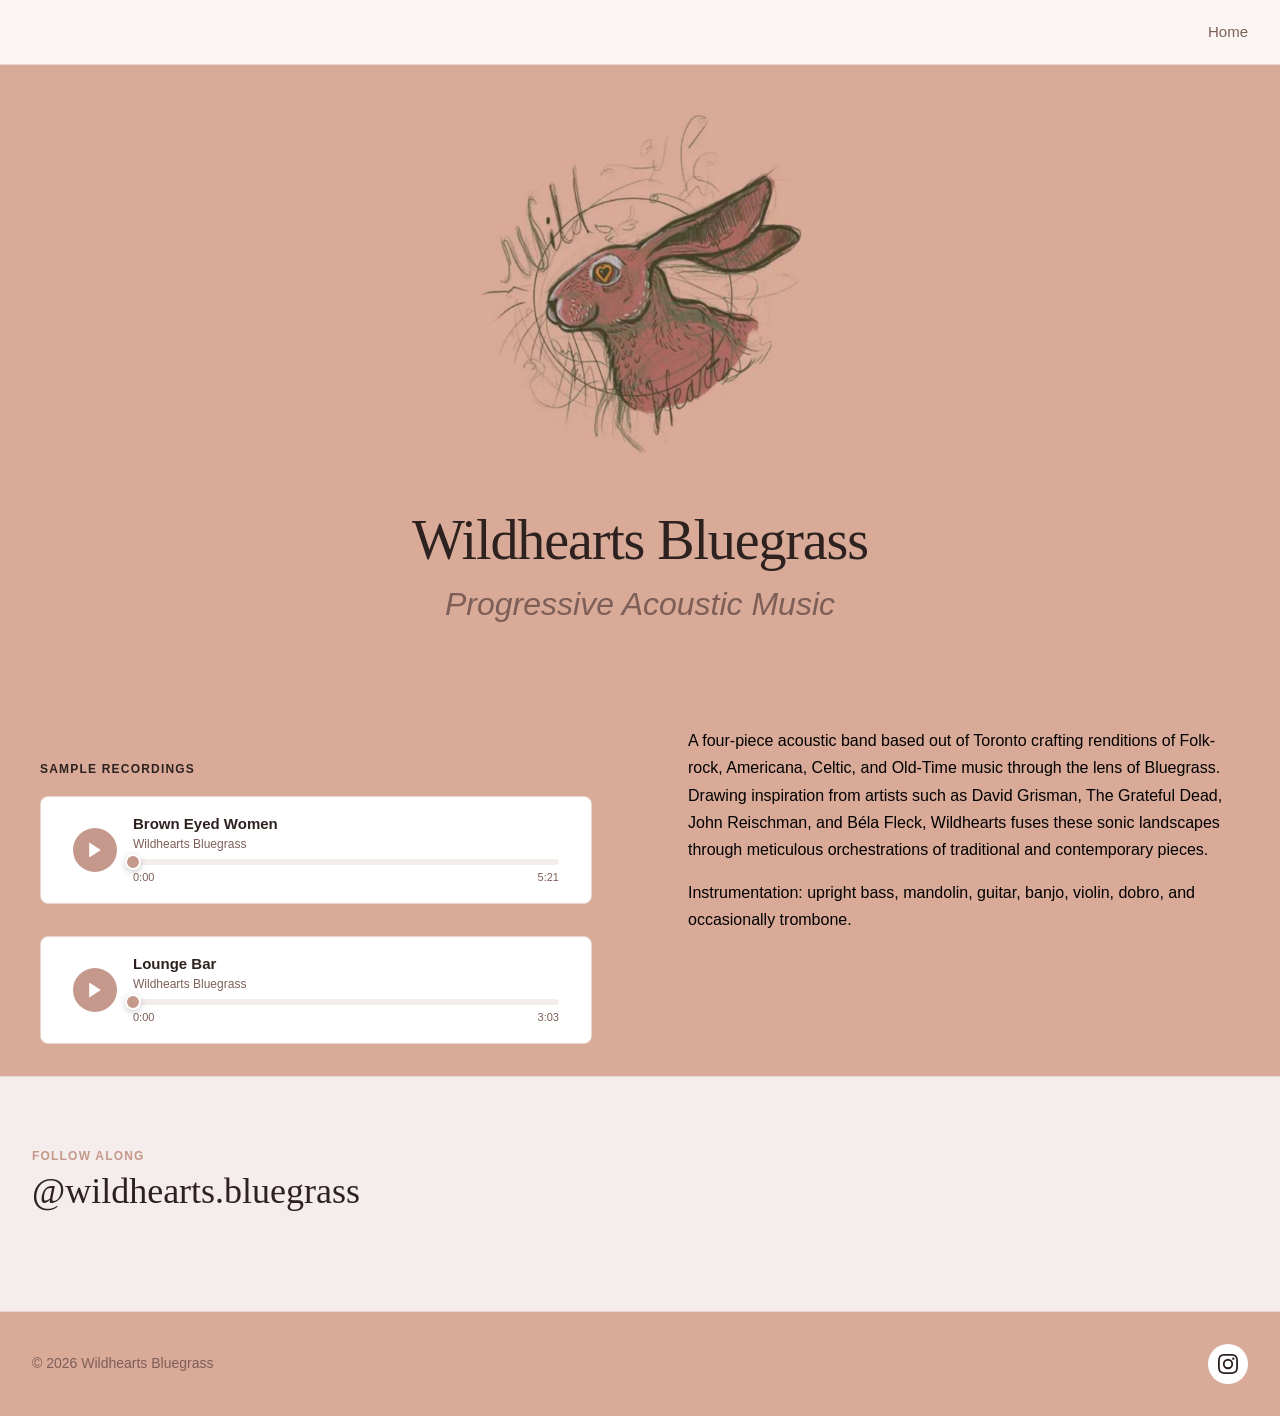
==== commit 34064660: "update" ====
--- a/index.html
+++ b/index.html
@@ -33,7 +33,6 @@
                         <img src="images-website/Widhearts-rabbit.png" alt="Wildhearts Bluegrass" class="hero-banner-image">
                         <h1 class="hero-description">Wildhearts Bluegrass</h1>
                         <p class="hero-subheading">Progressive Acoustic Music</p>
-                        <p class="hero-construction">[Website Under Construction: Mixed versions of demo recordings to be uploaded soon!!]</p>
                     </div>
 
                     <div class="hero-two-column">
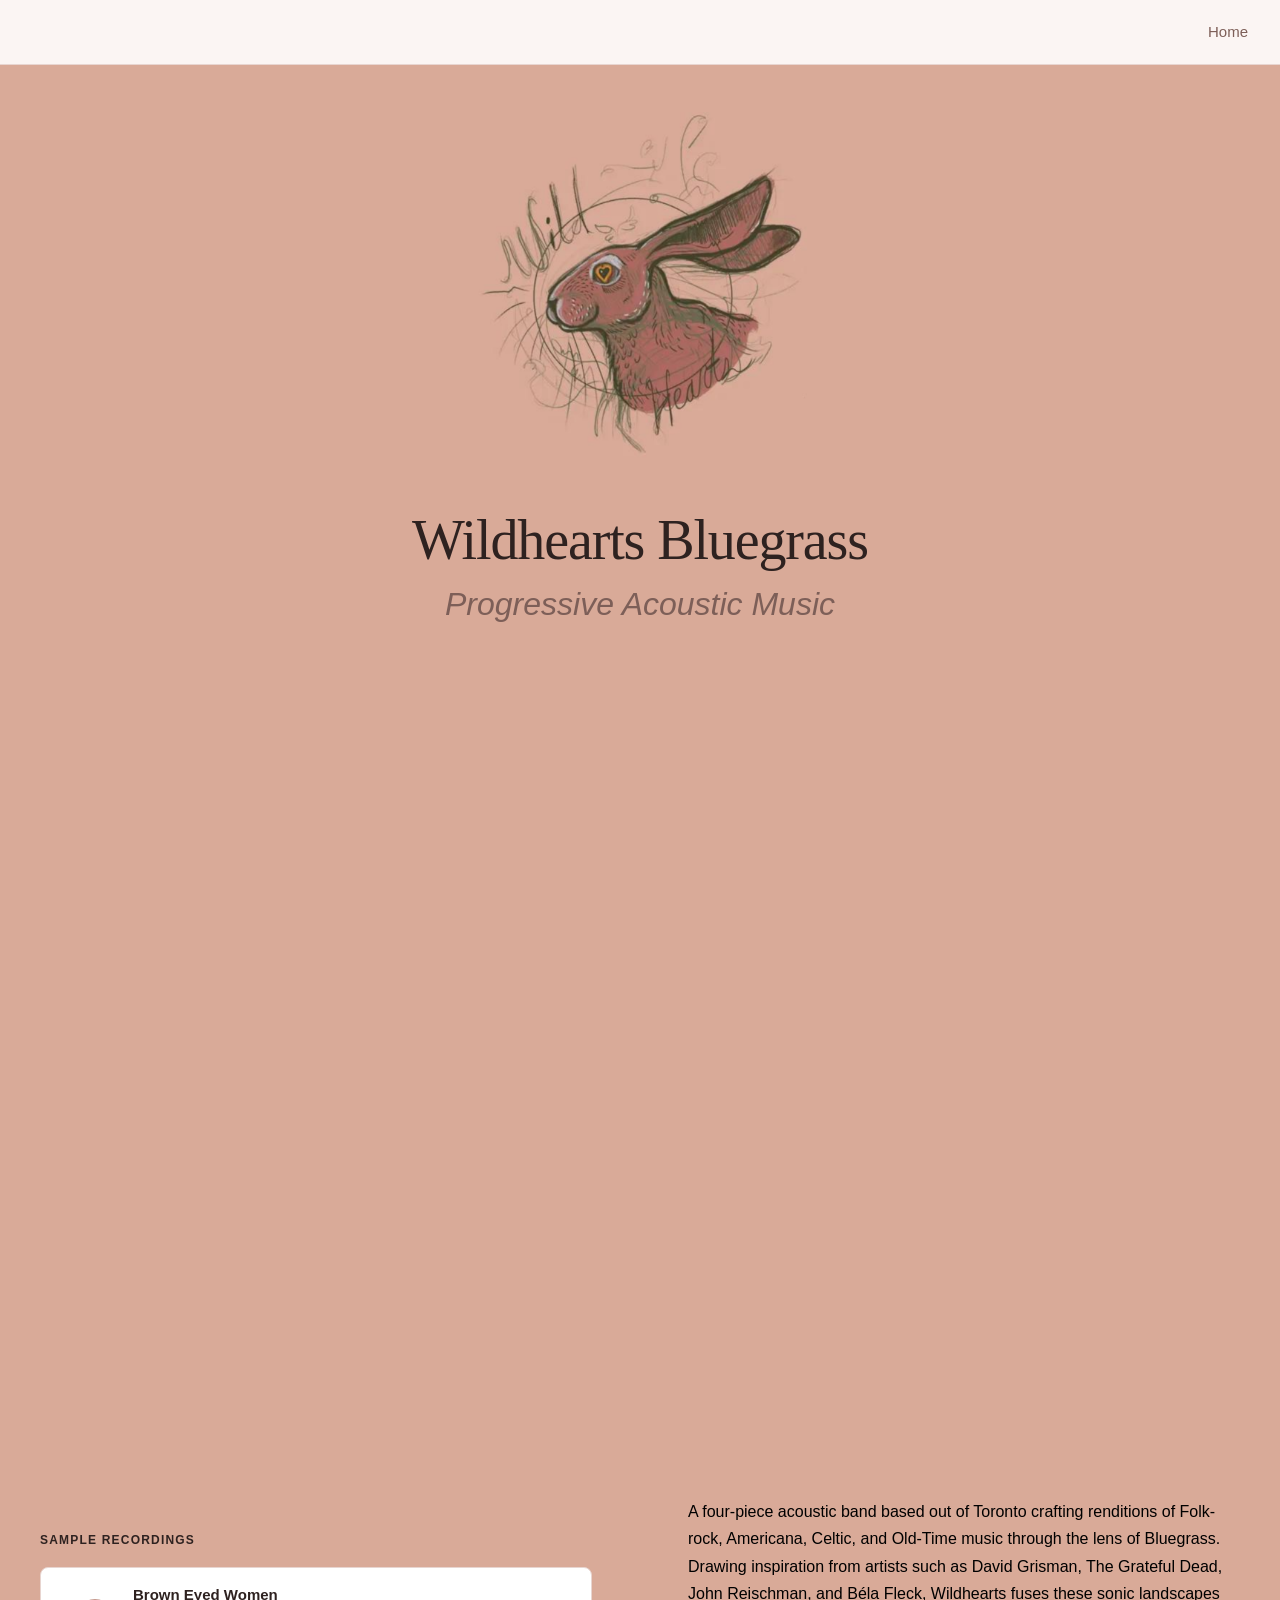
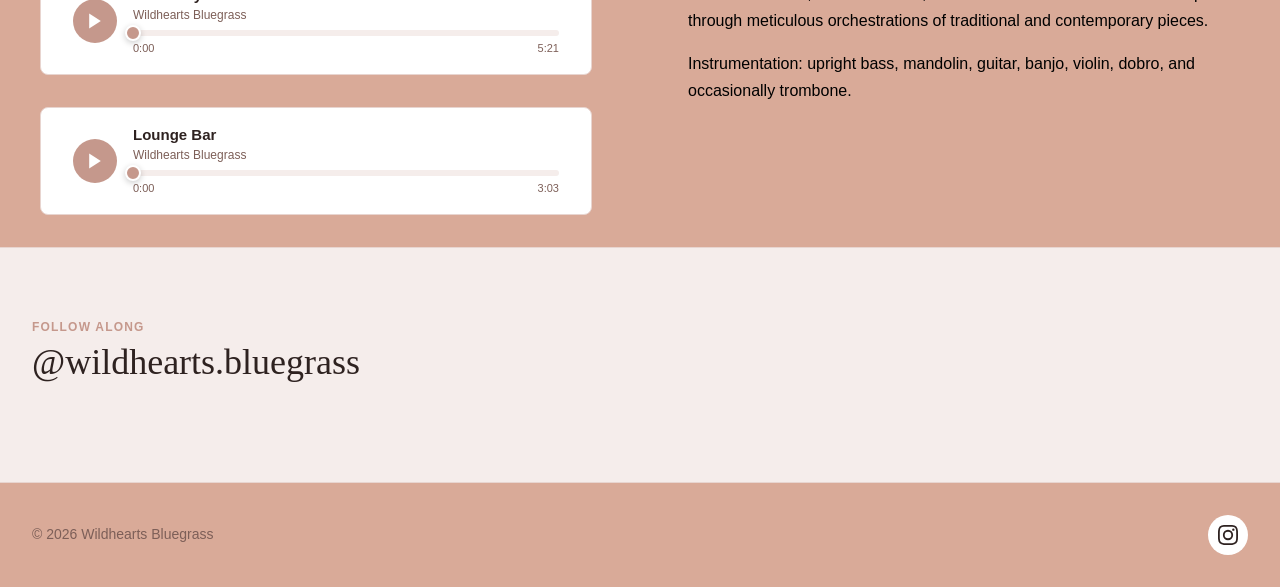
==== commit 724eafe2: "update video" ====
--- a/index.html
+++ b/index.html
@@ -33,6 +33,12 @@
                         <img src="images-website/Widhearts-rabbit.png" alt="Wildhearts Bluegrass" class="hero-banner-image">
                         <h1 class="hero-description">Wildhearts Bluegrass</h1>
                         <p class="hero-subheading">Progressive Acoustic Music</p>
+                    </div>
+
+                    <div class="hero-video">
+                        <div class="video-responsive">
+                            <iframe src="https://www.youtube.com/embed/uyrAbuFD1sM" title="Wildhearts Bluegrass" frameborder="0" allow="accelerometer; autoplay; clipboard-write; encrypted-media; gyroscope; picture-in-picture; web-share" allowfullscreen></iframe>
+                        </div>
                     </div>
 
                     <div class="hero-two-column">
--- a/tooplate-musician-style.css
+++ b/tooplate-musician-style.css
@@ -891,6 +891,26 @@
     margin-bottom: var(--space-lg);
 }
 
+.hero-video {
+    margin-bottom: var(--space-xl);
+}
+
+.video-responsive {
+    position: relative;
+    padding-bottom: 56.25%;
+    height: 0;
+    overflow: hidden;
+    border-radius: 8px;
+}
+
+.video-responsive iframe {
+    position: absolute;
+    top: 0;
+    left: 0;
+    width: 100%;
+    height: 100%;
+}
+
 .hero-two-column {
     display: grid;
     grid-template-columns: 1fr;
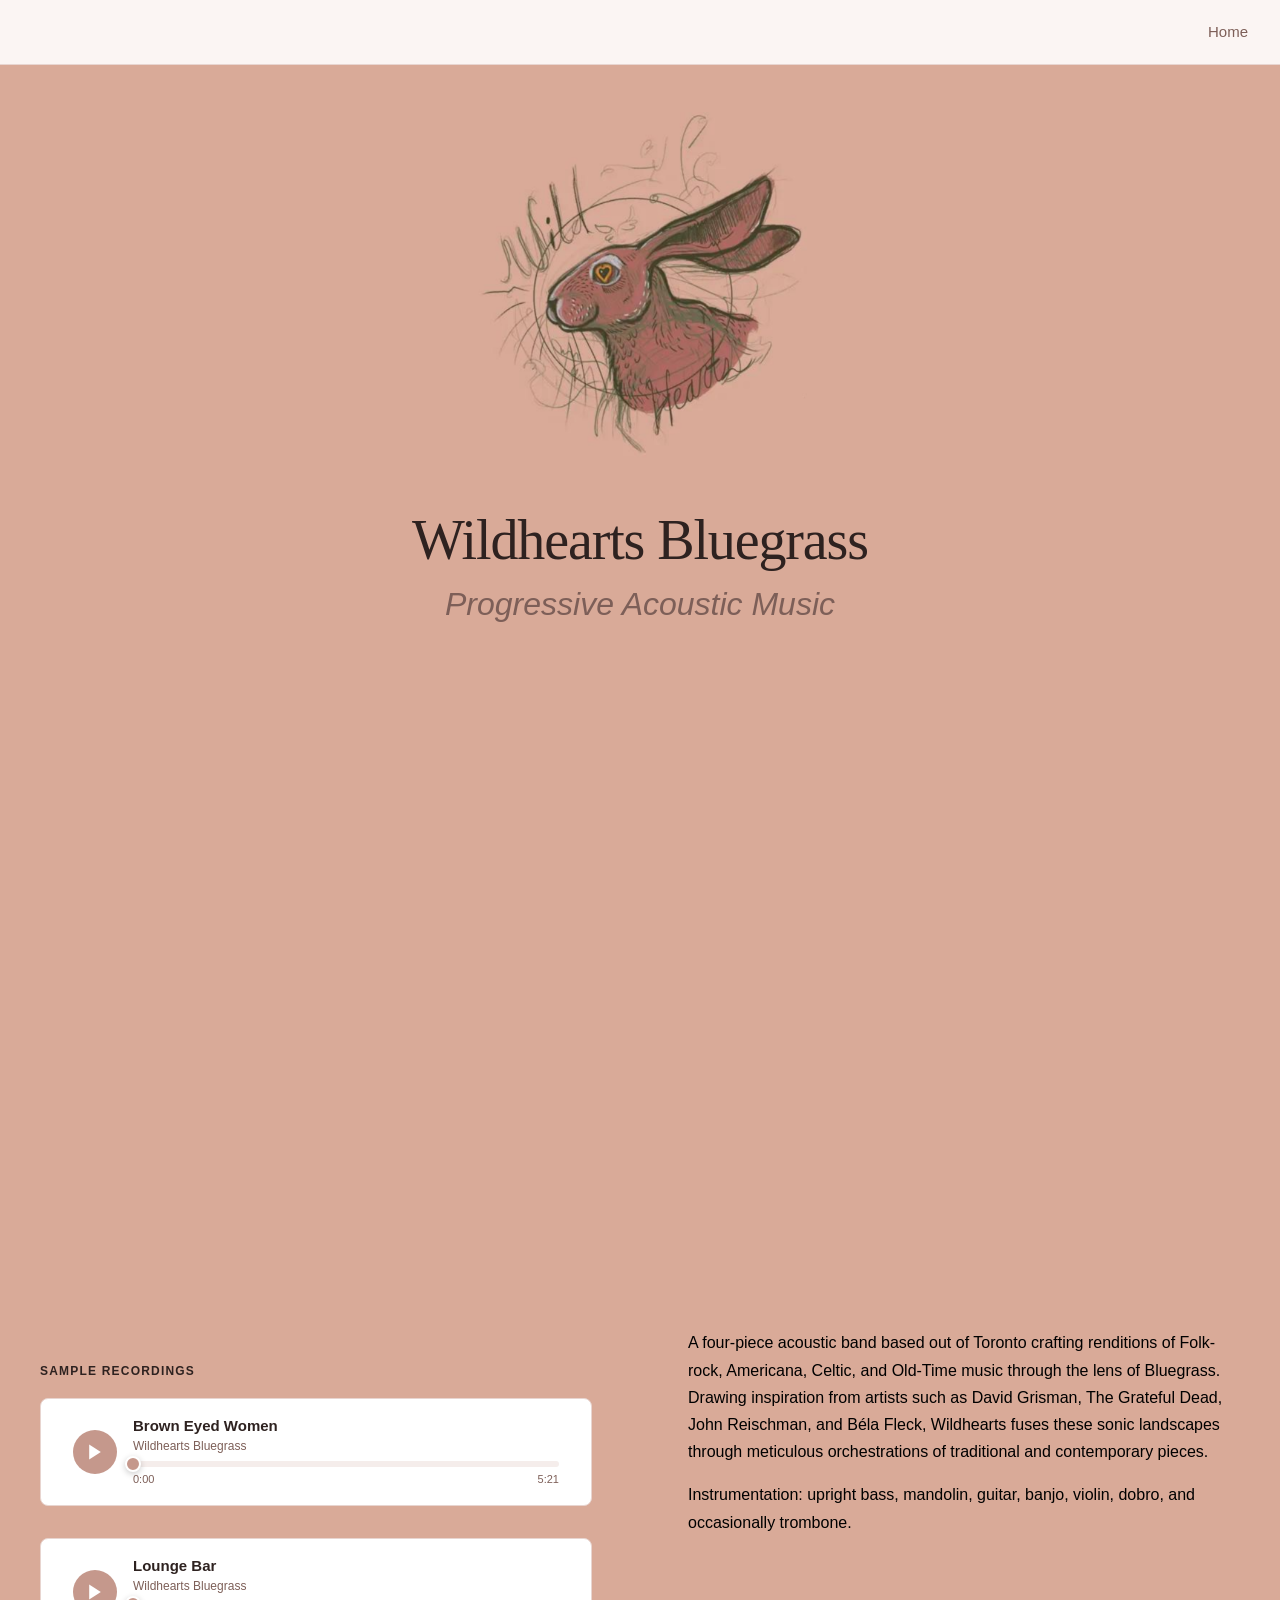
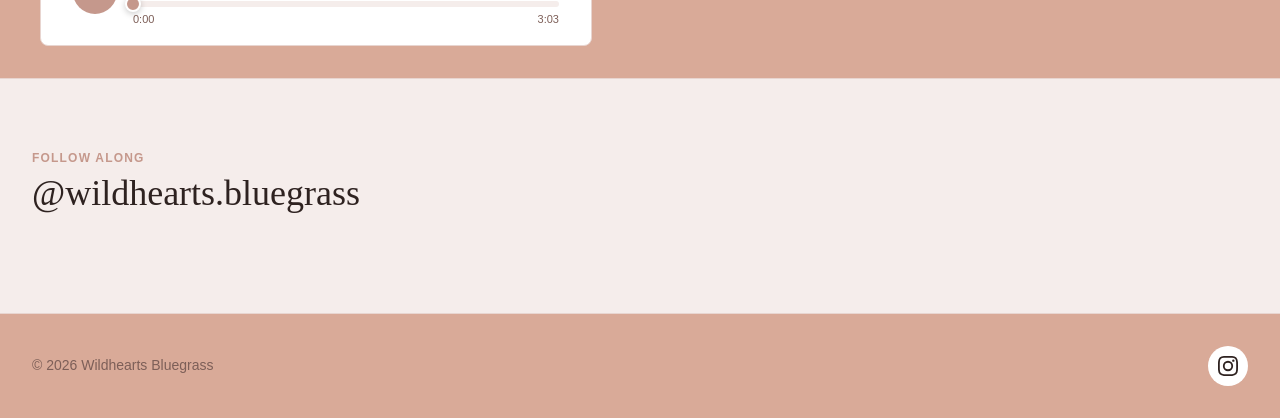
==== commit 160d091e: "update" ====
--- a/index.html
+++ b/index.html
@@ -78,7 +78,7 @@
                                         </div>
                                     </div>
                                     <audio id="audio1" preload="auto">
-                                        <source src="audio/Brown Eyed Women-48 khz.mp3" type="audio/mp3">
+                                        <source src="audio/Brown%20Eyed%20Women-48%20khz.mp3" type="audio/mp3">
                                     </audio>
                                 </div>
                             </div>
@@ -115,7 +115,7 @@
                                         </div>
                                     </div>
                                     <audio id="audio2" preload="auto">
-                                        <source src="audio/Lounge Bar-44.1 khz.mp3" type="audio/mp3">
+                                        <source src="audio/Lounge%20Bar-44.1%20khz.mp3" type="audio/mp3">
                                     </audio>
                                 </div>
                             </div>
--- a/tooplate-musician-style.css
+++ b/tooplate-musician-style.css
@@ -475,7 +475,7 @@
 
 @media (min-width: 900px) {
 	.hero-grid {
-		grid-template-columns: 1fr 1fr;
+		grid-template-columns: 1fr;
 		gap: var(--space-xl);
 	}
 
@@ -892,7 +892,8 @@
 }
 
 .hero-video {
-    margin-bottom: var(--space-xl);
+    max-width: 900px;
+    margin: 0 auto var(--space-xl);
 }
 
 .video-responsive {
